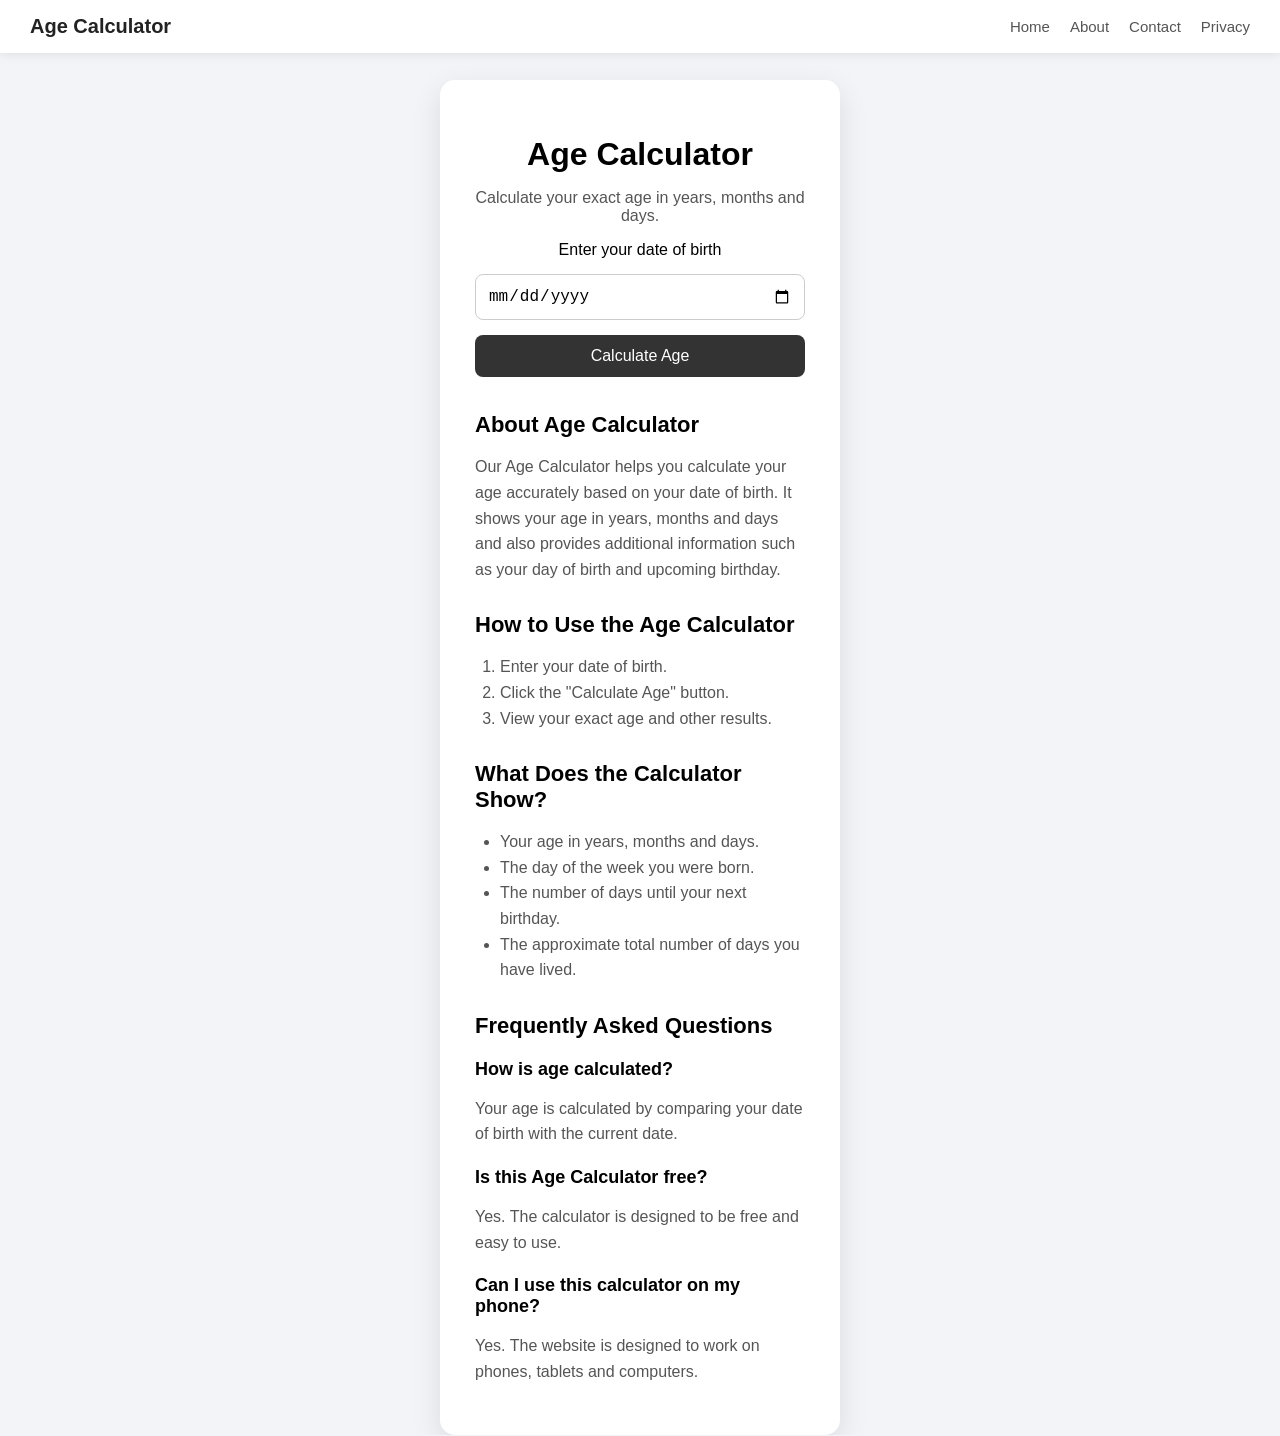
==== index.html @ 089b871b "Add files via upload" ====
<!DOCTYPE html>
<html lang="en">

<head>

    <meta charset="UTF-8">

    <meta name="viewport" content="width=device-width, initial-scale=1.0">

    <title>Age Calculator - Calculate Your Exact Age</title>

    <meta name="description"
        content="Use our free Age Calculator to calculate your exact age in years, months and days. Find your day of birth, next birthday and total days lived.">

    <link rel="stylesheet" href="style.css">

</head>

<body>
    <nav class="navbar">

    <a href="index.html" class="logo">
        Age Calculator
    </a>

    <div class="nav-links">
        <a href="index.html">Home</a>
        <a href="about.html">About</a>
        <a href="contact.html">Contact</a>
        <a href="privacy.html">Privacy</a>
    </div>

</nav>

    <main class="calculator">

        <h1>Age Calculator</h1>

        <p>
            Calculate your exact age in years, months and days.
        </p>

        <label for="dateOfBirth">
            Enter your date of birth
        </label>

        <input type="date" id="dateOfBirth">

        <button id="calculateBtn">
            Calculate Age
        </button>

        <div id="result" class="result-box"></div>

        <section class="info-section">

            <h2>About Age Calculator</h2>

            <p>
                Our Age Calculator helps you calculate your age accurately
                based on your date of birth. It shows your age in years,
                months and days and also provides additional information
                such as your day of birth and upcoming birthday.
            </p>

            <h2>How to Use the Age Calculator</h2>

            <ol>
                <li>Enter your date of birth.</li>
                <li>Click the "Calculate Age" button.</li>
                <li>View your exact age and other results.</li>
            </ol>

            <h2>What Does the Calculator Show?</h2>

            <ul>
                <li>Your age in years, months and days.</li>
                <li>The day of the week you were born.</li>
                <li>The number of days until your next birthday.</li>
                <li>The approximate total number of days you have lived.</li>
            </ul>

            <h2>Frequently Asked Questions</h2>

            <h3>How is age calculated?</h3>

            <p>
                Your age is calculated by comparing your date of birth
                with the current date.
            </p>

            <h3>Is this Age Calculator free?</h3>

            <p>
                Yes. The calculator is designed to be free and easy to use.
            </p>

            <h3>Can I use this calculator on my phone?</h3>

            <p>
                Yes. The website is designed to work on phones, tablets
                and computers.
            </p>

        </section>

    </main>

    <script src="script.js"></script>

</body>

</html>
---- style.css ----
* {
    box-sizing: border-box;
}

body {
    margin: 0;
    font-family: Arial, sans-serif;

    min-height: 100vh;

    display: flex;
    justify-content: center;
    align-items: center;

    background: #f2f4f7;
}

.calculator {
    width: 400px;
    padding: 35px;

    background: white;

    border-radius: 15px;

    text-align: center;

    box-shadow: 0 10px 30px rgba(0, 0, 0, 0.1);
}

h1 {
    margin-bottom: 10px;
}

p {
    color: #555;
}

input {
    width: 100%;

    padding: 12px;

    margin: 15px 0;

    font-size: 16px;

    border: 1px solid #ccc;

    border-radius: 8px;
}

button {
    width: 100%;

    padding: 12px;

    font-size: 16px;

    border: none;

    border-radius: 8px;

    cursor: pointer;

    background: #333;
    color: white;
}

button:hover {
    opacity: 0.85;
}

#result {
    margin-top: 25px;

    font-size: 20px;

    font-weight: bold;

    color: #222;
}
.result-box {
    margin-top: 25px;
    text-align: left;
}

.result-card {
    padding: 15px;
    margin-bottom: 12px;

    background: #f7f7f7;

    border-radius: 10px;

    border: 1px solid #e5e5e5;
}

.result-title {
    font-size: 14px;
    color: #666;
    margin-bottom: 5px;
}

.result-value {
    font-size: 20px;
    font-weight: bold;
    color: #222;
}
/* Mobile Responsive Design */

@media (max-width: 500px) {

    body {
        padding: 20px;
    }

    .calculator {
        width: 100%;
        padding: 25px 20px;
    }

    h1 {
        font-size: 28px;
    }

    .result-value {
        font-size: 18px;
    }

}
.info-section {
    margin-top: 35px;
    text-align: left;
}

.info-section h2 {
    margin-top: 30px;
    margin-bottom: 10px;
    font-size: 22px;
}

.info-section h3 {
    margin-top: 20px;
    margin-bottom: 5px;
    font-size: 18px;
}

.info-section p,
.info-section li {
    line-height: 1.6;
    color: #555;
}

.info-section ol,
.info-section ul {
    padding-left: 25px;
}
/* Navigation */

.navbar {
    position: fixed;
    top: 0;
    left: 0;

    width: 100%;

    padding: 15px 30px;

    background: white;

    display: flex;
    justify-content: space-between;
    align-items: center;

    box-shadow: 0 2px 10px rgba(0, 0, 0, 0.08);

    z-index: 1000;
}

.logo {
    font-size: 20px;
    font-weight: bold;

    color: #222;

    text-decoration: none;
}

.nav-links {
    display: flex;
    gap: 20px;
}

.nav-links a {
    color: #555;

    text-decoration: none;

    font-size: 15px;
}

.nav-links a:hover {
    color: #000;
}

/* Space below navigation */

body {
    padding-top: 80px;
}

/* Mobile navigation */

@media (max-width: 600px) {

    .navbar {
        padding: 12px 15px;
        flex-direction: column;
        gap: 10px;
    }

    .nav-links {
        gap: 12px;
        flex-wrap: wrap;
        justify-content: center;
    }

    body {
        padding-top: 110px;
    }
}
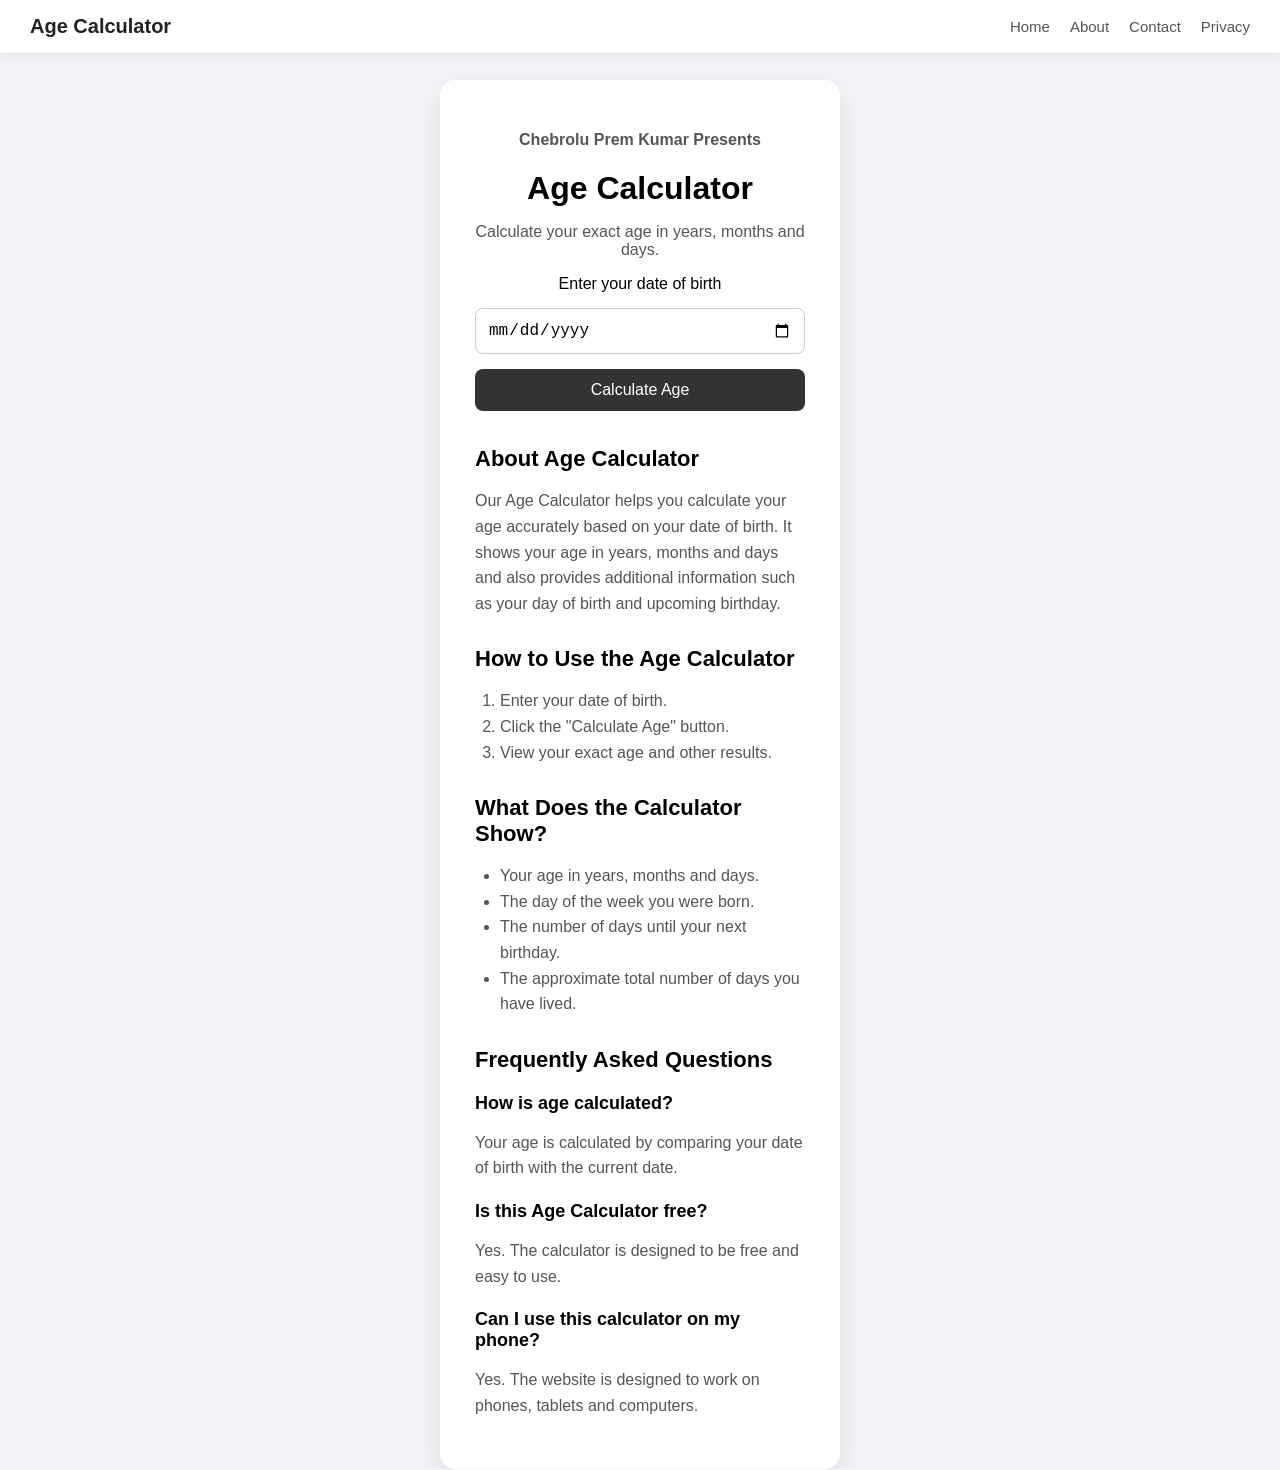
==== commit 020f780e: "Add files via upload" ====
--- a/index.html
+++ b/index.html
@@ -17,22 +17,27 @@
 </head>
 
 <body>
+
     <nav class="navbar">
 
-    <a href="index.html" class="logo">
-        Age Calculator
-    </a>
+        <a href="index.html" class="logo">
+            Age Calculator
+        </a>
 
-    <div class="nav-links">
-        <a href="index.html">Home</a>
-        <a href="about.html">About</a>
-        <a href="contact.html">Contact</a>
-        <a href="privacy.html">Privacy</a>
-    </div>
+        <div class="nav-links">
+            <a href="index.html">Home</a>
+            <a href="about.html">About</a>
+            <a href="contact.html">Contact</a>
+            <a href="privacy.html">Privacy</a>
+        </div>
 
-</nav>
+    </nav>
 
     <main class="calculator">
+
+        <p class="presented-by">
+            Chebrolu Prem Kumar Presents
+        </p>
 
         <h1>Age Calculator</h1>
 
--- a/style.css
+++ b/style.css
@@ -229,4 +229,10 @@
     body {
         padding-top: 110px;
     }
+}
+.presented-by {
+    margin-bottom: 8px;
+    font-size: 16px;
+    font-weight: bold;
+    color: #555;
 }
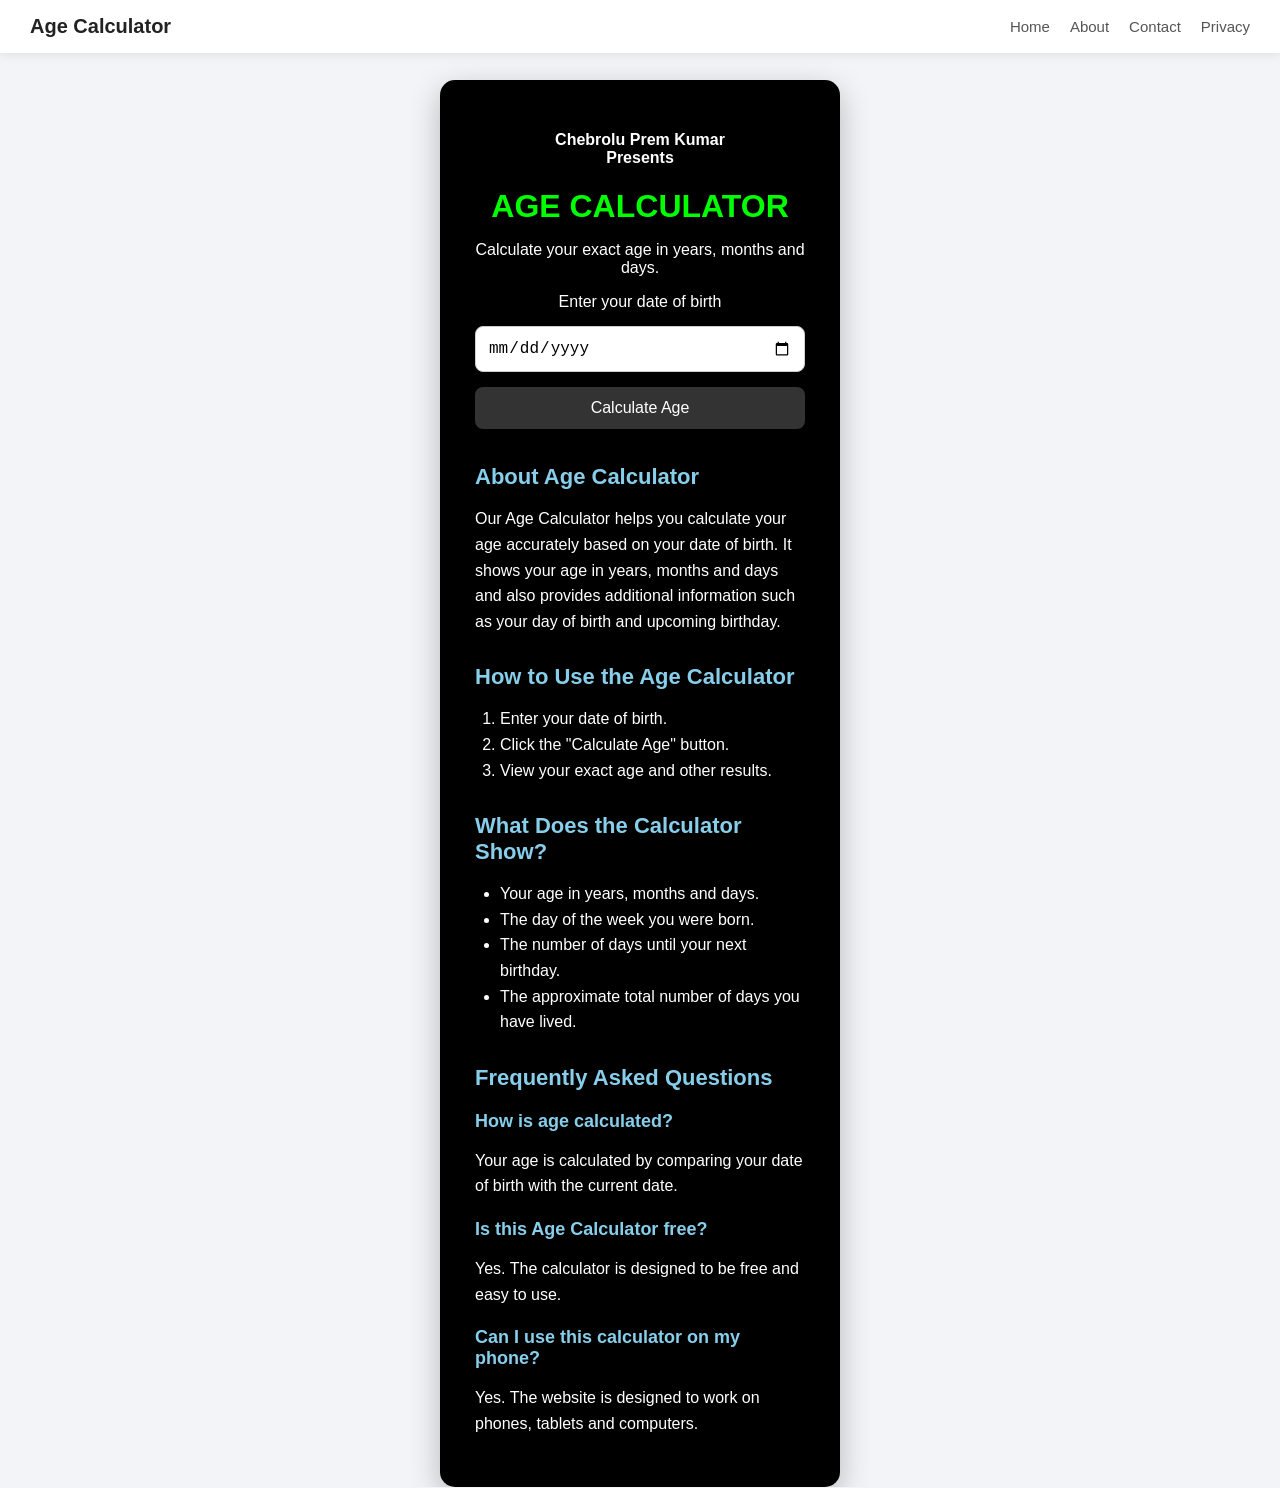
==== commit a94c0d10: "Add files via upload" ====
--- a/index.html
+++ b/index.html
@@ -36,10 +36,11 @@
     <main class="calculator">
 
         <p class="presented-by">
-            Chebrolu Prem Kumar Presents
+            <span>Chebrolu Prem Kumar</span>
+            <span>Presents</span>
         </p>
 
-        <h1>Age Calculator</h1>
+        <h1>AGE CALCULATOR</h1>
 
         <p>
             Calculate your exact age in years, months and days.
--- a/style.css
+++ b/style.css
@@ -13,28 +13,78 @@
     align-items: center;
 
     background: #f2f4f7;
-}
+
+    padding-top: 80px;
+}
+
+
+/* Calculator */
 
 .calculator {
     width: 400px;
     padding: 35px;
 
-    background: white;
+    background: #000000;
+    color: #ffffff;
 
     border-radius: 15px;
 
     text-align: center;
 
-    box-shadow: 0 10px 30px rgba(0, 0, 0, 0.1);
-}
+    box-shadow: 0 10px 30px rgba(0, 0, 0, 0.25);
+}
+
+
+/* Presented By */
+
+.presented-by {
+    margin-bottom: 8px;
+
+    text-align: center;
+
+    font-size: 16px;
+
+    font-weight: bold;
+
+    color: #1a4d8f;
+}
+
+.presented-by span {
+    display: block;
+}
+
+.presented-by span:last-child {
+    text-align: center;
+}
+
+
+/* Main Heading */
 
 h1 {
     margin-bottom: 10px;
-}
-
-p {
-    color: #555;
-}
+
+    color: #00FF00;
+}
+
+
+/* Section Headings */
+
+h2,
+h3 {
+    color: skyblue;
+}
+
+
+/* Normal Text */
+
+.calculator p,
+.calculator label,
+.info-section li {
+    color: #ffffff;
+}
+
+
+/* Input */
 
 input {
     width: 100%;
@@ -48,7 +98,14 @@
     border: 1px solid #ccc;
 
     border-radius: 8px;
-}
+
+    background: #ffffff;
+
+    color: #000000;
+}
+
+
+/* Button */
 
 button {
     width: 100%;
@@ -63,14 +120,18 @@
 
     cursor: pointer;
 
-    background: #333;
-    color: white;
+    background: #333333;
+
+    color: #ffffff;
 }
 
 button:hover {
     opacity: 0.85;
 }
 
+
+/* Result */
+
 #result {
     margin-top: 25px;
 
@@ -78,161 +139,171 @@
 
     font-weight: bold;
 
-    color: #222;
-}
+    color: #ffffff;
+}
+
 .result-box {
     margin-top: 25px;
+
     text-align: left;
 }
+
+
+/* Result Cards */
 
 .result-card {
     padding: 15px;
+
     margin-bottom: 12px;
 
-    background: #f7f7f7;
+    background: #111111;
 
     border-radius: 10px;
 
-    border: 1px solid #e5e5e5;
+    border: 1px solid #333333;
 }
 
 .result-title {
     font-size: 14px;
-    color: #666;
+
+    color: #cccccc;
+
     margin-bottom: 5px;
 }
 
 .result-value {
     font-size: 20px;
+
     font-weight: bold;
-    color: #222;
-}
-/* Mobile Responsive Design */
-
-@media (max-width: 500px) {
-
-    body {
-        padding: 20px;
-    }
-
-    .calculator {
-        width: 100%;
-        padding: 25px 20px;
-    }
-
-    h1 {
-        font-size: 28px;
-    }
-
-    .result-value {
-        font-size: 18px;
-    }
-
-}
+
+    color: #ffffff;
+}
+
+
+/* Navigation */
+
+.navbar {
+    position: fixed;
+
+    top: 0;
+    left: 0;
+
+    width: 100%;
+
+    padding: 15px 30px;
+
+    background: white;
+
+    display: flex;
+
+    justify-content: space-between;
+
+    align-items: center;
+
+    box-shadow: 0 2px 10px rgba(0, 0, 0, 0.08);
+
+    z-index: 1000;
+}
+
+.logo {
+    font-size: 20px;
+
+    font-weight: bold;
+
+    color: #222222;
+
+    text-decoration: none;
+}
+
+.nav-links {
+    display: flex;
+
+    gap: 20px;
+}
+
+.nav-links a {
+    color: #555555;
+
+    text-decoration: none;
+
+    font-size: 15px;
+}
+
+.nav-links a:hover {
+    color: #000000;
+}
+
+
+/* Information Section */
+
 .info-section {
     margin-top: 35px;
+
     text-align: left;
 }
 
 .info-section h2 {
     margin-top: 30px;
+
     margin-bottom: 10px;
+
     font-size: 22px;
 }
 
 .info-section h3 {
     margin-top: 20px;
+
     margin-bottom: 5px;
+
     font-size: 18px;
 }
 
 .info-section p,
 .info-section li {
     line-height: 1.6;
-    color: #555;
 }
 
 .info-section ol,
 .info-section ul {
     padding-left: 25px;
 }
-/* Navigation */
-
-.navbar {
-    position: fixed;
-    top: 0;
-    left: 0;
-
-    width: 100%;
-
-    padding: 15px 30px;
-
-    background: white;
-
-    display: flex;
-    justify-content: space-between;
-    align-items: center;
-
-    box-shadow: 0 2px 10px rgba(0, 0, 0, 0.08);
-
-    z-index: 1000;
-}
-
-.logo {
-    font-size: 20px;
-    font-weight: bold;
-
-    color: #222;
-
-    text-decoration: none;
-}
-
-.nav-links {
-    display: flex;
-    gap: 20px;
-}
-
-.nav-links a {
-    color: #555;
-
-    text-decoration: none;
-
-    font-size: 15px;
-}
-
-.nav-links a:hover {
-    color: #000;
-}
-
-/* Space below navigation */
-
-body {
-    padding-top: 80px;
-}
-
-/* Mobile navigation */
+
+
+/* Mobile Responsive Design */
 
 @media (max-width: 600px) {
+
+    body {
+        padding: 110px 20px 20px 20px;
+    }
+
+    .calculator {
+        width: 100%;
+
+        padding: 25px 20px;
+    }
+
+    h1 {
+        font-size: 28px;
+    }
+
+    .result-value {
+        font-size: 18px;
+    }
 
     .navbar {
         padding: 12px 15px;
+
         flex-direction: column;
+
         gap: 10px;
     }
 
     .nav-links {
         gap: 12px;
+
         flex-wrap: wrap;
+
         justify-content: center;
     }
-
-    body {
-        padding-top: 110px;
-    }
-}
-.presented-by {
-    margin-bottom: 8px;
-    font-size: 16px;
-    font-weight: bold;
-    color: #555;
 }
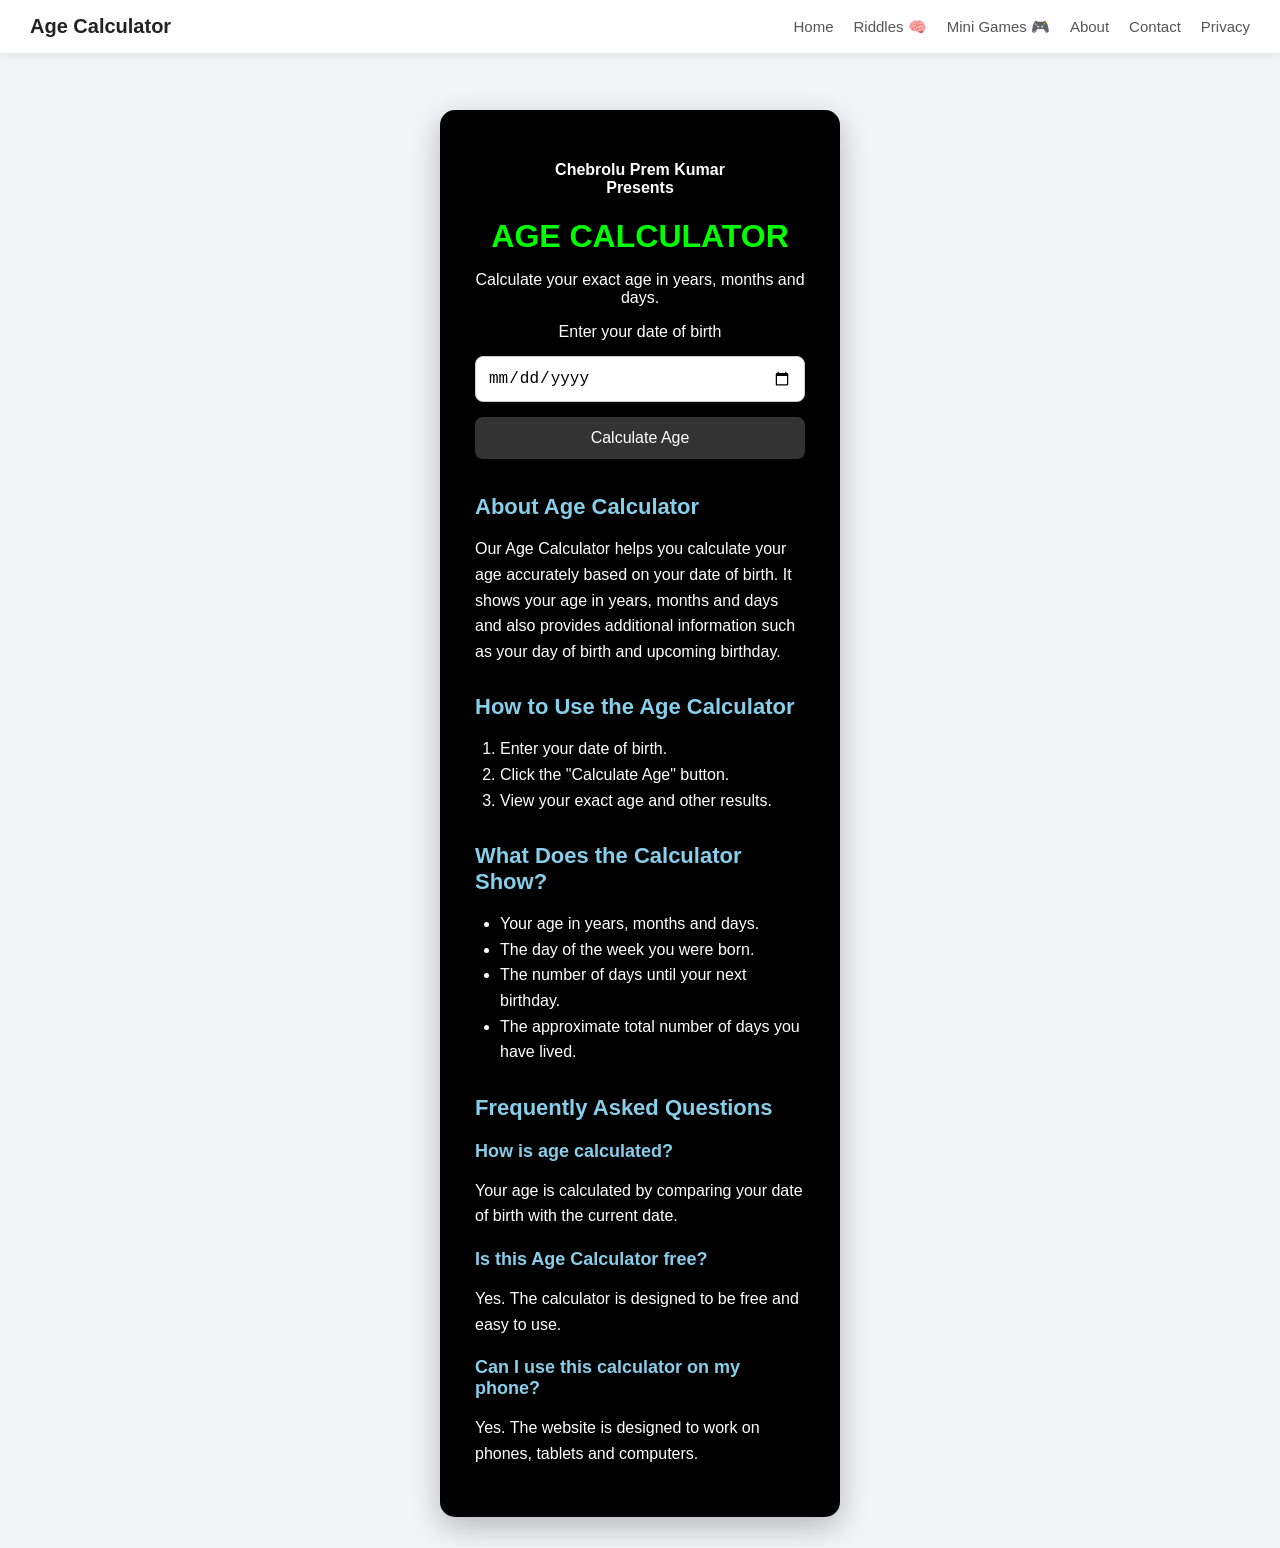
==== commit 123189b5: "Add files via upload" ====
--- a/index.html
+++ b/index.html
@@ -2,7 +2,6 @@
 <html lang="en">
 
 <head>
-
     <meta charset="UTF-8">
 
     <meta name="viewport" content="width=device-width, initial-scale=1.0">
@@ -13,10 +12,13 @@
         content="Use our free Age Calculator to calculate your exact age in years, months and days. Find your day of birth, next birthday and total days lived.">
 
     <link rel="stylesheet" href="style.css">
-
 </head>
 
 <body>
+
+    <!-- =========================
+         NAVIGATION
+         ========================= -->
 
     <nav class="navbar">
 
@@ -25,42 +27,103 @@
         </a>
 
         <div class="nav-links">
-            <a href="index.html">Home</a>
-            <a href="about.html">About</a>
-            <a href="contact.html">Contact</a>
-            <a href="privacy.html">Privacy</a>
+
+            <a href="index.html">
+                Home
+            </a>
+
+            <a href="riddles.html">
+                Riddles 🧠
+            </a>
+
+            <a href="games.html">
+                Mini Games 🎮
+            </a>
+
+            <a href="about.html">
+                About
+            </a>
+
+            <a href="contact.html">
+                Contact
+            </a>
+
+            <a href="privacy.html">
+                Privacy
+            </a>
+
         </div>
 
     </nav>
 
+
+    <!-- =========================
+         AGE CALCULATOR
+         ========================= -->
+
     <main class="calculator">
 
         <p class="presented-by">
-            <span>Chebrolu Prem Kumar</span>
-            <span>Presents</span>
+
+            <span>
+                Chebrolu Prem Kumar
+            </span>
+
+            <span>
+                Presents
+            </span>
+
         </p>
 
-        <h1>AGE CALCULATOR</h1>
+
+        <h1>
+            AGE CALCULATOR
+        </h1>
+
 
         <p>
             Calculate your exact age in years, months and days.
         </p>
 
+
         <label for="dateOfBirth">
             Enter your date of birth
         </label>
 
-        <input type="date" id="dateOfBirth">
-
-        <button id="calculateBtn">
+
+        <input
+            type="date"
+            id="dateOfBirth"
+        >
+
+
+        <button
+            id="calculateBtn"
+            type="button"
+        >
             Calculate Age
         </button>
 
-        <div id="result" class="result-box"></div>
+
+        <!-- =========================
+             RESULT
+             ========================= -->
+
+        <div
+            id="result"
+            class="result-box"
+        ></div>
+
+
+        <!-- =========================
+             INFORMATION
+             ========================= -->
 
         <section class="info-section">
 
-            <h2>About Age Calculator</h2>
+            <h2>
+                About Age Calculator
+            </h2>
 
             <p>
                 Our Age Calculator helps you calculate your age accurately
@@ -69,39 +132,80 @@
                 such as your day of birth and upcoming birthday.
             </p>
 
-            <h2>How to Use the Age Calculator</h2>
+
+            <h2>
+                How to Use the Age Calculator
+            </h2>
 
             <ol>
-                <li>Enter your date of birth.</li>
-                <li>Click the "Calculate Age" button.</li>
-                <li>View your exact age and other results.</li>
+
+                <li>
+                    Enter your date of birth.
+                </li>
+
+                <li>
+                    Click the "Calculate Age" button.
+                </li>
+
+                <li>
+                    View your exact age and other results.
+                </li>
+
             </ol>
 
-            <h2>What Does the Calculator Show?</h2>
+
+            <h2>
+                What Does the Calculator Show?
+            </h2>
 
             <ul>
-                <li>Your age in years, months and days.</li>
-                <li>The day of the week you were born.</li>
-                <li>The number of days until your next birthday.</li>
-                <li>The approximate total number of days you have lived.</li>
+
+                <li>
+                    Your age in years, months and days.
+                </li>
+
+                <li>
+                    The day of the week you were born.
+                </li>
+
+                <li>
+                    The number of days until your next birthday.
+                </li>
+
+                <li>
+                    The approximate total number of days you have lived.
+                </li>
+
             </ul>
 
-            <h2>Frequently Asked Questions</h2>
-
-            <h3>How is age calculated?</h3>
+
+            <h2>
+                Frequently Asked Questions
+            </h2>
+
+
+            <h3>
+                How is age calculated?
+            </h3>
 
             <p>
                 Your age is calculated by comparing your date of birth
                 with the current date.
             </p>
 
-            <h3>Is this Age Calculator free?</h3>
+
+            <h3>
+                Is this Age Calculator free?
+            </h3>
 
             <p>
                 Yes. The calculator is designed to be free and easy to use.
             </p>
 
-            <h3>Can I use this calculator on my phone?</h3>
+
+            <h3>
+                Can I use this calculator on my phone?
+            </h3>
 
             <p>
                 Yes. The website is designed to work on phones, tablets
@@ -112,6 +216,11 @@
 
     </main>
 
+
+    <!-- =========================
+         JAVASCRIPT
+         ========================= -->
+
     <script src="script.js"></script>
 
 </body>
--- a/style.css
+++ b/style.css
@@ -1,51 +1,88 @@
+/* =========================================================
+   GLOBAL
+   ========================================================= */
+
 * {
     box-sizing: border-box;
+}
+
+html {
+    scroll-behavior: smooth;
 }
 
 body {
     margin: 0;
     font-family: Arial, sans-serif;
-
     min-height: 100vh;
-
-    display: flex;
-    justify-content: center;
+    background: #f2f4f7;
+    padding-top: 80px;
+    overflow-x: hidden;
+}
+
+
+/* =========================================================
+   NAVIGATION
+   ========================================================= */
+
+.navbar {
+    position: fixed;
+    top: 0;
+    left: 0;
+    width: 100%;
+    padding: 15px 30px;
+    background: #fff;
+    display: flex;
+    justify-content: space-between;
     align-items: center;
-
-    background: #f2f4f7;
-
-    padding-top: 80px;
-}
-
-
-/* Calculator */
+    box-shadow: 0 2px 10px rgba(0, 0, 0, .08);
+    z-index: 1000;
+}
+
+.logo {
+    font-size: 20px;
+    font-weight: bold;
+    color: #222;
+    text-decoration: none;
+}
+
+.nav-links {
+    display: flex;
+    gap: 20px;
+    flex-wrap: wrap;
+    justify-content: center;
+}
+
+.nav-links a {
+    color: #555;
+    text-decoration: none;
+    font-size: 15px;
+}
+
+.nav-links a:hover {
+    color: #000;
+}
+
+
+/* =========================================================
+   AGE CALCULATOR
+   ========================================================= */
 
 .calculator {
     width: 400px;
+    max-width: calc(100% - 40px);
+    margin: 30px auto;
     padding: 35px;
-
-    background: #000000;
-    color: #ffffff;
-
+    background: #000;
+    color: #fff;
     border-radius: 15px;
-
     text-align: center;
-
-    box-shadow: 0 10px 30px rgba(0, 0, 0, 0.25);
-}
-
-
-/* Presented By */
+    box-shadow: 0 10px 30px rgba(0, 0, 0, .25);
+}
 
 .presented-by {
     margin-bottom: 8px;
-
-    text-align: center;
-
     font-size: 16px;
-
-    font-weight: bold;
-
+    font-weight: bold;
     color: #1a4d8f;
 }
 
@@ -53,208 +90,92 @@
     display: block;
 }
 
-.presented-by span:last-child {
-    text-align: center;
-}
-
-
-/* Main Heading */
-
 h1 {
     margin-bottom: 10px;
-
-    color: #00FF00;
-}
-
-
-/* Section Headings */
+    color: #00ff00;
+}
 
 h2,
 h3 {
     color: skyblue;
 }
 
-
-/* Normal Text */
-
 .calculator p,
 .calculator label,
 .info-section li {
-    color: #ffffff;
-}
-
-
-/* Input */
+    color: #fff;
+}
 
 input {
     width: 100%;
-
     padding: 12px;
-
     margin: 15px 0;
-
     font-size: 16px;
-
     border: 1px solid #ccc;
-
     border-radius: 8px;
-
-    background: #ffffff;
-
-    color: #000000;
-}
-
-
-/* Button */
+    background: #fff;
+    color: #000;
+}
 
 button {
     width: 100%;
-
     padding: 12px;
-
     font-size: 16px;
-
     border: none;
-
     border-radius: 8px;
-
     cursor: pointer;
-
-    background: #333333;
-
-    color: #ffffff;
+    background: #333;
+    color: #fff;
 }
 
 button:hover {
-    opacity: 0.85;
-}
-
-
-/* Result */
-
-#result {
-    margin-top: 25px;
-
-    font-size: 20px;
-
-    font-weight: bold;
-
-    color: #ffffff;
+    opacity: .85;
 }
 
 .result-box {
     margin-top: 25px;
-
     text-align: left;
 }
-
-
-/* Result Cards */
 
 .result-card {
     padding: 15px;
-
     margin-bottom: 12px;
-
-    background: #111111;
-
+    background: #111;
     border-radius: 10px;
-
-    border: 1px solid #333333;
+    border: 1px solid #333;
 }
 
 .result-title {
     font-size: 14px;
-
-    color: #cccccc;
-
+    color: #ccc;
     margin-bottom: 5px;
 }
 
 .result-value {
     font-size: 20px;
-
-    font-weight: bold;
-
-    color: #ffffff;
-}
-
-
-/* Navigation */
-
-.navbar {
-    position: fixed;
-
-    top: 0;
-    left: 0;
-
-    width: 100%;
-
-    padding: 15px 30px;
-
-    background: white;
-
-    display: flex;
-
-    justify-content: space-between;
-
-    align-items: center;
-
-    box-shadow: 0 2px 10px rgba(0, 0, 0, 0.08);
-
-    z-index: 1000;
-}
-
-.logo {
-    font-size: 20px;
-
-    font-weight: bold;
-
-    color: #222222;
-
-    text-decoration: none;
-}
-
-.nav-links {
-    display: flex;
-
-    gap: 20px;
-}
-
-.nav-links a {
-    color: #555555;
-
-    text-decoration: none;
-
-    font-size: 15px;
-}
-
-.nav-links a:hover {
-    color: #000000;
-}
-
-
-/* Information Section */
+    font-weight: bold;
+    color: #fff;
+}
+
+
+/* =========================================================
+   INFORMATION SECTION
+   ========================================================= */
 
 .info-section {
     margin-top: 35px;
-
     text-align: left;
 }
 
 .info-section h2 {
     margin-top: 30px;
-
     margin-bottom: 10px;
-
     font-size: 22px;
 }
 
 .info-section h3 {
     margin-top: 20px;
-
     margin-bottom: 5px;
-
     font-size: 18px;
 }
 
@@ -269,17 +190,646 @@
 }
 
 
-/* Mobile Responsive Design */
+/* =========================================================
+   RIDDLES / OLD GAME PAGE
+   ========================================================= */
+
+.game-page {
+    width: 900px;
+    max-width: calc(100% - 40px);
+    margin: 30px auto;
+    padding: 35px;
+    background: #000;
+    color: #fff;
+    border-radius: 15px;
+    text-align: center;
+    box-shadow: 0 10px 30px rgba(0, 0, 0, .25);
+}
+
+.wallet {
+    display: inline-block;
+    padding: 10px 20px;
+    margin-bottom: 15px;
+    border-radius: 25px;
+    background: #171717;
+    border: 1px solid #555;
+    color: #ffd700;
+    font-size: 20px;
+    font-weight: bold;
+}
+
+.difficulty-tabs {
+    display: flex;
+    gap: 10px;
+    justify-content: center;
+    flex-wrap: wrap;
+    margin: 20px 0;
+}
+
+.difficulty-tabs span {
+    padding: 8px 12px;
+    border-radius: 20px;
+    background: #191919;
+    font-size: 13px;
+}
+
+.riddle-card {
+    max-width: 650px;
+    margin: 20px auto;
+    padding: 25px;
+    background: #111;
+    border: 1px solid #444;
+    border-radius: 15px;
+}
+
+.riddle-number {
+    color: #aaa;
+    margin-bottom: 10px;
+}
+
+.difficulty-badge {
+    display: inline-block;
+    padding: 7px 14px;
+    border-radius: 20px;
+    background: #222;
+    color: #00ff00;
+    font-size: 14px;
+    font-weight: bold;
+}
+
+.riddle-question {
+    margin: 20px 0;
+    font-size: 22px;
+    line-height: 1.5;
+    font-weight: bold;
+}
+
+.riddle-input {
+    margin: 5px 0 15px;
+}
+
+.riddle-buttons {
+    display: flex;
+    gap: 10px;
+}
+
+.primary-btn {
+    background: #0066cc;
+}
+
+.hint-btn {
+    background: #555;
+}
+
+.hint-btn:disabled,
+.primary-btn:disabled {
+    opacity: .5;
+    cursor: not-allowed;
+}
+
+.hint-box {
+    min-height: 0;
+    margin: 10px 0;
+    padding: 10px;
+    border-radius: 8px;
+    background: #242424;
+    color: #ffd700;
+}
+
+.riddle-message {
+    min-height: 28px;
+    margin-top: 15px;
+    font-weight: bold;
+}
+
+.next-btn {
+    display: none;
+    margin-top: 15px;
+    background: #008000;
+}
+
+.riddle-progress {
+    color: #ccc;
+}
+
+
+/* =========================================================
+   MINI GAMES HOME
+   ========================================================= */
+
+.games-page {
+    width: 100%;
+    max-width: 1100px;
+    margin: 0 auto;
+    padding: 20px;
+    text-align: center;
+}
+
+.games-header {
+    margin-bottom: 20px;
+}
+
+.games-header h1 {
+    margin: 0 0 8px;
+    color: #00ff00;
+}
+
+.games-header p {
+    color: #555;
+}
+
+
+/* =========================================================
+   GAME SEARCH + CATEGORY
+   ========================================================= */
+
+.games-tools {
+    display: flex;
+    gap: 10px;
+    justify-content: center;
+    align-items: center;
+    flex-wrap: wrap;
+    margin: 15px 0 20px;
+}
+
+.games-tools input,
+.games-tools select {
+    width: auto;
+    min-width: 200px;
+    margin: 0;
+}
+
+
+/* =========================================================
+   GAME CARDS
+   ========================================================= */
+
+.games-grid,
+#gamesGrid {
+    display: grid;
+    grid-template-columns: repeat(4, minmax(0, 1fr));
+    gap: 16px;
+    margin-top: 20px;
+}
+
+.game-card {
+    padding: 20px 15px;
+    background: #000;
+    color: #fff;
+    border: 1px solid #333;
+    border-radius: 14px;
+    cursor: pointer;
+    transition:
+        transform .15s ease,
+        box-shadow .15s ease;
+}
+
+.game-card:hover {
+    transform: translateY(-3px);
+    box-shadow: 0 8px 22px rgba(0, 0, 0, .18);
+}
+
+.game-card h3 {
+    margin: 8px 0;
+    color: skyblue;
+}
+
+.game-card p {
+    color: #ccc;
+    min-height: 38px;
+}
+
+.game-card .game-category {
+    display: inline-block;
+    padding: 5px 10px;
+    border-radius: 15px;
+    background: #222;
+    color: #ffd700;
+    font-size: 12px;
+}
+
+
+/* =========================================================
+   SELECTED GAME SCREEN
+   ========================================================= */
+
+/*
+   IMPORTANT:
+   There is NO separate games.css file.
+   Everything for games is controlled here.
+*/
+
+#gameScreen {
+    width: 100%;
+    max-width: 1000px;
+    margin: 0 auto !important;
+    padding: 0 15px 30px !important;
+    text-align: center;
+    position: relative !important;
+    top: 0 !important;
+    height: auto !important;
+    min-height: 0 !important;
+    box-sizing: border-box;
+}
+
+
+/* GAME TITLE */
+
+#gameScreen .game-title-area {
+    margin: 0 0 8px !important;
+    padding: 0 !important;
+}
+
+#gameScreen .game-title-area h2 {
+    margin: 0 0 8px !important;
+}
+
+
+/* GAME CONTENT */
+
+#gameScreen #gameArea {
+    width: 100%;
+    max-width: 900px;
+    margin: 0 auto !important;
+    padding: 8px !important;
+    position: relative !important;
+    top: 0 !important;
+    height: auto !important;
+    min-height: 0 !important;
+    box-sizing: border-box;
+}
+
+
+/* =========================================================
+   BACK + RESTART
+   ========================================================= */
+
+#gameScreen .game-buttons {
+    display: flex !important;
+    justify-content: center !important;
+    align-items: center !important;
+    gap: 8px !important;
+    margin: 14px 0 0 !important;
+    padding: 0 !important;
+    position: static !important;
+}
+
+#gameScreen .game-buttons button,
+#gameScreen .small-game-btn {
+    width: auto !important;
+    min-width: 0 !important;
+    max-width: 160px !important;
+    padding: 6px 12px !important;
+    margin: 0 !important;
+    font-size: 13px !important;
+    line-height: 1.2 !important;
+    position: static !important;
+}
+
+
+/* =========================================================
+   GAME SCREEN VISIBILITY
+   ========================================================= */
+
+body.game-only {
+    overflow-x: hidden;
+}
+
+body.game-only .games-page {
+    margin-top: 0 !important;
+    padding-top: 0 !important;
+}
+
+body.game-only #gamesHome {
+    display: none !important;
+}
+
+body.game-only #gameScreen {
+    display: block !important;
+    margin-top: 0 !important;
+}
+
+
+/* =========================================================
+   GAME CONTROLS
+   ========================================================= */
+
+.game-buttons {
+    display: flex;
+    justify-content: center;
+    align-items: center;
+    gap: 8px;
+    flex-wrap: wrap;
+}
+
+.game-buttons button {
+    width: auto;
+}
+
+
+/* =========================================================
+   COMMON GAME BOX
+   ========================================================= */
+
+.game-box {
+    width: 100%;
+    max-width: 800px;
+    margin: 15px auto;
+    padding: 20px;
+    background: #111;
+    border: 1px solid #333;
+    border-radius: 14px;
+    color: #fff;
+}
+
+.game-box button {
+    margin-top: 8px;
+}
+
+.game-score {
+    color: #ffd700;
+    font-size: 18px;
+    font-weight: bold;
+    margin: 10px 0;
+}
+
+.game-question {
+    font-size: 22px;
+    font-weight: bold;
+    margin: 15px 0;
+}
+
+.game-options {
+    display: grid;
+    grid-template-columns: repeat(2, 1fr);
+    gap: 10px;
+    max-width: 600px;
+    margin: 15px auto;
+}
+
+.game-options button {
+    width: 100%;
+}
+
+.game-input {
+    max-width: 400px;
+    margin: 10px auto;
+}
+
+
+/* =========================================================
+   MEMORY / TILE BOARDS
+   ========================================================= */
+
+.memory-board,
+.tile-board {
+    display: grid;
+    grid-template-columns: repeat(4, 70px);
+    justify-content: center;
+    gap: 10px;
+    margin: 20px auto;
+}
+
+.memory-card,
+.tile {
+    width: 70px;
+    height: 70px;
+    background: #222;
+    border: 1px solid #555;
+    border-radius: 10px;
+    display: flex;
+    justify-content: center;
+    align-items: center;
+    font-size: 25px;
+    cursor: pointer;
+}
+
+
+/* =========================================================
+   TIC TAC TOE
+   ========================================================= */
+
+.tic-board {
+    display: grid;
+    grid-template-columns: repeat(3, 80px);
+    grid-template-rows: repeat(3, 80px);
+    justify-content: center;
+    margin: 20px auto;
+}
+
+.tic-cell {
+    width: 80px;
+    height: 80px;
+    background: #111;
+    border: 1px solid #555;
+    display: flex;
+    align-items: center;
+    justify-content: center;
+    font-size: 35px;
+    cursor: pointer;
+}
+
+
+/* =========================================================
+   COLOR / TARGET GAMES
+   ========================================================= */
+
+.color-target,
+.target-area {
+    position: relative;
+    width: 100%;
+    max-width: 700px;
+    height: 350px;
+    margin: 20px auto;
+    background: #111;
+    border: 1px solid #333;
+    border-radius: 14px;
+    overflow: hidden;
+}
+
+.target {
+    position: absolute;
+    width: 45px;
+    height: 45px;
+    border-radius: 50%;
+    cursor: pointer;
+}
+
+
+/* =========================================================
+   NUMBER / WORD GAME AREAS
+   ========================================================= */
+
+.number-buttons,
+.word-buttons {
+    display: flex;
+    flex-wrap: wrap;
+    justify-content: center;
+    gap: 8px;
+    margin: 15px auto;
+    max-width: 700px;
+}
+
+.number-buttons button,
+.word-buttons button {
+    width: auto;
+    min-width: 70px;
+}
+
+
+/* =========================================================
+   REACTION GAME
+   ========================================================= */
+
+.reaction-area {
+    width: 100%;
+    max-width: 700px;
+    height: 250px;
+    margin: 20px auto;
+    border-radius: 15px;
+    background: #222;
+    display: flex;
+    justify-content: center;
+    align-items: center;
+    cursor: pointer;
+    color: #fff;
+    font-size: 24px;
+    font-weight: bold;
+}
+
+
+/* =========================================================
+   STOPWATCH
+   ========================================================= */
+
+.stopwatch-display {
+    font-size: 45px;
+    font-weight: bold;
+    margin: 20px 0;
+    color: #00ff00;
+}
+
+
+/* =========================================================
+   DICE / COIN
+   ========================================================= */
+
+.dice-display,
+.coin-display {
+    font-size: 80px;
+    margin: 20px auto;
+}
+
+
+/* =========================================================
+   ROCKET GAME
+   ========================================================= */
+
+.rocket-area {
+    position: relative;
+    width: 100%;
+    max-width: 700px;
+    height: 400px;
+    margin: 20px auto;
+    background: #111;
+    border: 1px solid #333;
+    border-radius: 15px;
+    overflow: hidden;
+}
+
+.rocket {
+    position: absolute;
+    bottom: 20px;
+    left: 50%;
+    transform: translateX(-50%);
+    font-size: 50px;
+}
+
+
+/* =========================================================
+   TREASURE GAME
+   ========================================================= */
+
+.treasure-grid {
+    display: grid;
+    grid-template-columns: repeat(5, 60px);
+    gap: 8px;
+    justify-content: center;
+    margin: 20px auto;
+}
+
+.treasure-cell {
+    width: 60px;
+    height: 60px;
+    background: #222;
+    border: 1px solid #555;
+    border-radius: 8px;
+    display: flex;
+    align-items: center;
+    justify-content: center;
+    cursor: pointer;
+    font-size: 25px;
+}
+
+
+/* =========================================================
+   SETTINGS
+   ========================================================= */
+
+.game-settings {
+    display: flex;
+    justify-content: center;
+    gap: 10px;
+    flex-wrap: wrap;
+    margin: 15px 0;
+}
+
+.game-settings button {
+    width: auto;
+    padding: 8px 14px;
+    font-size: 13px;
+}
+
+
+/* =========================================================
+   TABLET
+   ========================================================= */
+
+@media (max-width: 900px) {
+
+    .games-grid,
+    #gamesGrid {
+        grid-template-columns: repeat(3, minmax(0, 1fr));
+    }
+
+    .game-options {
+        grid-template-columns: repeat(2, 1fr);
+    }
+}
+
+
+/* =========================================================
+   MOBILE
+   ========================================================= */
 
 @media (max-width: 600px) {
 
     body {
-        padding: 110px 20px 20px 20px;
-    }
-
-    .calculator {
-        width: 100%;
-
+        padding-top: 120px;
+    }
+
+    .navbar {
+        padding: 12px 15px;
+        flex-direction: column;
+        gap: 10px;
+    }
+
+    .nav-links {
+        gap: 10px;
+    }
+
+    .calculator,
+    .game-page {
         padding: 25px 20px;
     }
 
@@ -287,23 +837,81 @@
         font-size: 28px;
     }
 
-    .result-value {
-        font-size: 18px;
-    }
-
-    .navbar {
-        padding: 12px 15px;
-
+    .riddle-buttons {
         flex-direction: column;
-
+    }
+
+    .games-page {
+        padding: 10px 8px;
+    }
+
+    .games-grid,
+    #gamesGrid {
+        grid-template-columns: repeat(2, minmax(0, 1fr));
         gap: 10px;
     }
 
-    .nav-links {
-        gap: 12px;
-
-        flex-wrap: wrap;
-
-        justify-content: center;
+    #gameScreen {
+        padding: 0 8px 24px !important;
+    }
+
+    #gameScreen .game-buttons button,
+    #gameScreen .small-game-btn {
+        max-width: 145px !important;
+        padding: 6px 9px !important;
+        font-size: 12px !important;
+    }
+
+    .game-options {
+        grid-template-columns: 1fr;
+    }
+
+    .memory-board,
+    .tile-board {
+        grid-template-columns: repeat(4, 55px);
+        gap: 7px;
+    }
+
+    .memory-card,
+    .tile {
+        width: 55px;
+        height: 55px;
+        font-size: 20px;
+    }
+
+    .tic-board {
+        grid-template-columns: repeat(3, 65px);
+        grid-template-rows: repeat(3, 65px);
+    }
+
+    .tic-cell {
+        width: 65px;
+        height: 65px;
+        font-size: 28px;
+    }
+
+    .treasure-grid {
+        grid-template-columns: repeat(5, 48px);
+        gap: 6px;
+    }
+
+    .treasure-cell {
+        width: 48px;
+        height: 48px;
+        font-size: 20px;
+    }
+
+    .reaction-area {
+        height: 200px;
+        font-size: 20px;
+    }
+
+    .stopwatch-display {
+        font-size: 35px;
+    }
+
+    .dice-display,
+    .coin-display {
+        font-size: 60px;
     }
 }
